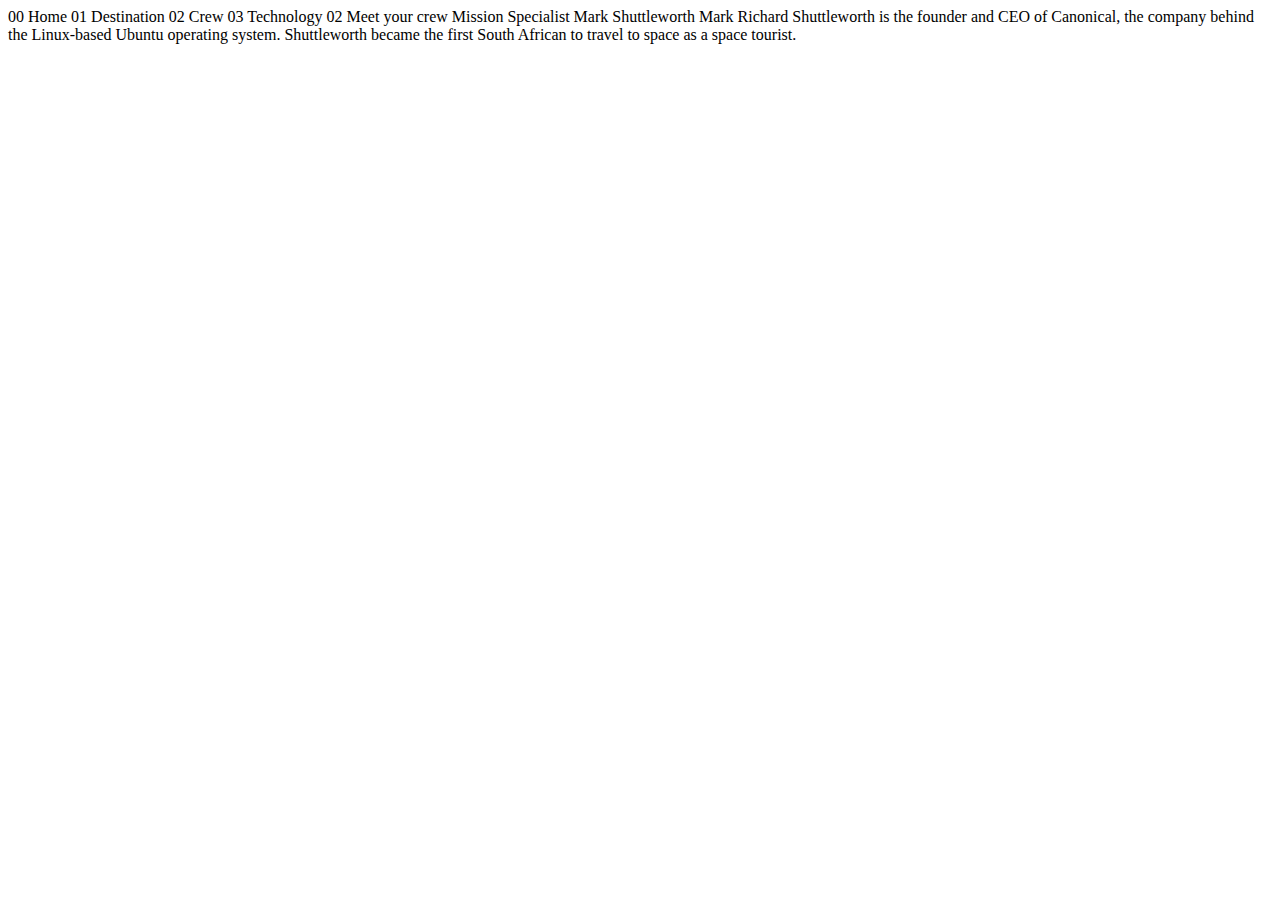
==== crew.html @ 4ed126bd "crew page renamed to crew.html" ====
<!DOCTYPE html>
<html lang="en">
<head>
  <meta charset="UTF-8">
  <meta name="viewport" content="width=device-width, initial-scale=1.0">

  <link rel="icon" type="image/png" sizes="32x32" href="./assets/favicon-32x32.png">
  
  <title>Frontend Mentor | Space tourism website</title>
</head>
<body>

  00 Home
  01 Destination
  02 Crew
  03 Technology

  02 Meet your crew

  Mission Specialist
  Mark Shuttleworth

  Mark Richard Shuttleworth is the founder and CEO of Canonical, the company behind 
  the Linux-based Ubuntu operating system. Shuttleworth became the first South 
  African to travel to space as a space tourist.
</body>
</html>
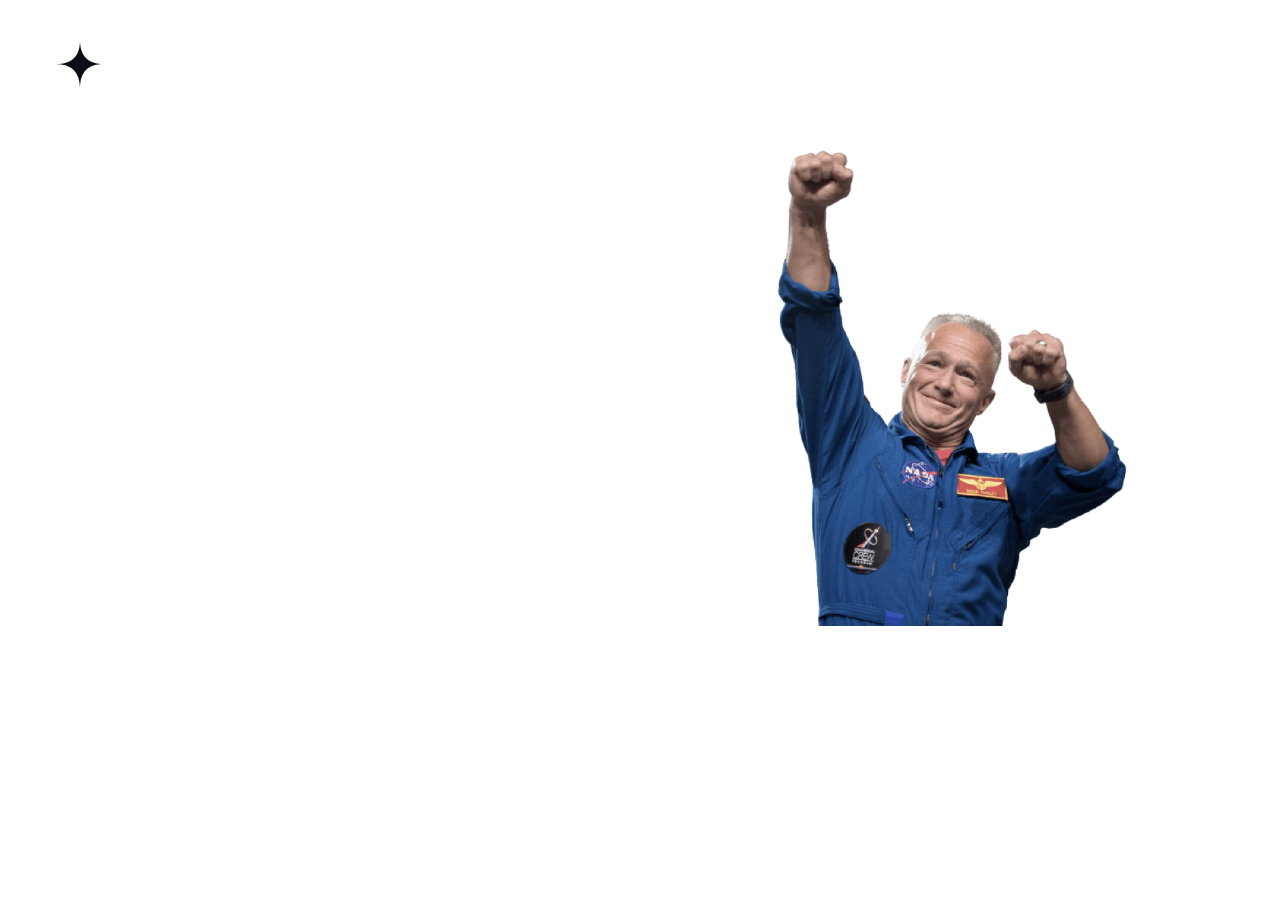
==== commit 8f4e8c97: "HTML structure added to crew page" ====
--- a/crew.html
+++ b/crew.html
@@ -5,23 +5,49 @@
   <meta name="viewport" content="width=device-width, initial-scale=1.0">
 
   <link rel="icon" type="image/png" sizes="32x32" href="./assets/favicon-32x32.png">
-  
+  <link rel="preconnect" href="https://fonts.googleapis.com">
+  <link rel="preconnect" href="https://fonts.gstatic.com" crossorigin>
+  <link href="https://fonts.googleapis.com/css2?family=Barlow+Condensed&family=Bellefair&display=swap" rel="stylesheet">
+  <link rel="stylesheet" href="index.css">
   <title>Frontend Mentor | Space tourism website</title>
 </head>
-<body>
+<body class="crew">
+  <header class="primary-header">
+    <div>
+      <img src="assets/shared/logo.svg" class="logo" alt="Logo">
+    </div>
+    <button class="hamburger-menu" data-close="false"></button>
+    <nav>
+      <ul class="primary-navigation" data-toggled="false">
+        <li><a href="index.html"><span>00</span>Home</a></li>
+        <li><a href="destination.html"><span>01</span>Destination</a></li>
+        <li class="active"><a href="crew.html"><span>02</span>Crew</a></li>
+        <li><a href="technology.html"><span>03</span>Technology</a></li>
+      </ul>
+    </nav>
+  </header>
+  <main class="grid-container grid-container--crew">
+    <h1 class="title sub-title crew-title"><span>02</span>Meet your Crew</h1>
+    <div class="crew-img">
+      <img src="./assets/crew/image-douglas-hurley.png" alt="Picture of Douglas Hurley">
+    </div>
+    <div class="pagination">
+      <span class="active dot" data-page="1"></span>
+      <span class="dot" data-page="2"></span>
+      <span class="dot" data-page="3"></span>
+      <span class="dot" data-page="4"></span>
+    </div>
+    <section class="crew-info">
+      <p class="crew-info__profession">MISSION SPECIALIST</p>
+      <h2 class="crew-info__name">MARK SHUTTLEWORTH</h2>
+      <p class="crew-info__text">
+        Mark Richard Shuttleworth is the founder and CEO of Canonical, the company behind 
+        the Linux-based Ubuntu operating system. Shuttleworth became the first South 
+        African to travel to space as a space tourist.
+      </p>
+    </section>
+  </main>
 
-  00 Home
-  01 Destination
-  02 Crew
-  03 Technology
-
-  02 Meet your crew
-
-  Mission Specialist
-  Mark Shuttleworth
-
-  Mark Richard Shuttleworth is the founder and CEO of Canonical, the company behind 
-  the Linux-based Ubuntu operating system. Shuttleworth became the first South 
-  African to travel to space as a space tourist.
+  <script src="index.js"></script>
 </body>
 </html>--- a/index.css
+++ b/index.css
@@ -0,0 +1,516 @@
+:root {
+    /* Colors */
+    --clr-dark: 230 35% 7%;
+    --clr-light: 0 0% 100%;
+    --clr-purple: 231 77% 90%;
+
+    /* Font sizes */
+    --fs-title: clamp(5rem, 8vw + 1rem, 9.375rem);
+    --fs-900: 9.375rem;
+    --fs-800: 6.25rem;
+    --fs-700: 3.5rem;  
+    --fs-600: 2rem;
+    --fs-500: 1.75rem;
+    --fs-400: 1rem;
+    --fs-300: 0.9375rem;
+    --fs-200: 0.875rem;
+
+    /* Font Family */
+    --ff-barlow: 'Barlow Condensed', sans-serif;
+    --ff-bellefair: 'Bellefair', serif;
+}
+
+/* CSS reset */
+html, body, div, span, applet, object, iframe,
+h1, h2, h3, h4, h5, h6, p, blockquote, pre,
+a, abbr, acronym, address, big, cite, code,
+del, dfn, em, img, ins, kbd, q, s, samp,
+small, strike, strong, sub, sup, tt, var,
+b, u, i, center,
+dl, dt, dd, ol, ul, li,
+fieldset, form, label, legend,
+table, caption, tbody, tfoot, thead, tr, th, td,
+article, aside, canvas, details, embed, 
+figure, figcaption, footer, header, hgroup, 
+menu, nav, output, ruby, section, summary,
+time, mark, audio, video {
+	margin: 0;
+	padding: 0;
+	border: 0;
+	font-size: 100%;
+	font: inherit;
+	vertical-align: baseline;
+}
+/* HTML5 display-role reset for older browsers */
+article, aside, details, figcaption, figure, 
+footer, header, hgroup, menu, nav, section {
+	display: block;
+}
+body {
+	line-height: 1;
+}
+ol, ul {
+	list-style: none;
+}
+blockquote, q {
+	quotes: none;
+}
+blockquote:before, blockquote:after,
+q:before, q:after {
+	content: '';
+	content: none;
+}
+table {
+	border-collapse: collapse;
+	border-spacing: 0;
+}
+
+*,
+*::after,
+*::before {
+    box-sizing: border-box;
+    text-decoration: none;
+}
+
+img {
+    max-width: 100%;
+    display: block;
+}
+
+li {
+    display: inline-block;
+}
+
+
+/*  */
+
+body {
+    font-size: var(--fs-400);
+    font-family: var(--ff-barlow);
+    font-weight: 400;
+    color: hsl(var(--clr-light));
+    min-height: 100vh;
+    overflow-x: hidden;
+    position: relative;
+
+    display: grid;
+    grid-template-rows: min-content 1fr;
+}
+
+.home {
+    background: url("assets/home/background-home-mobile.jpg");
+    background-repeat: no-repeat;
+    background-position: center bottom;
+    background-attachment: fixed;
+    background-size: cover;
+}
+
+.grid-container {
+    text-align: center;
+    display: grid;
+    place-items: center;
+    padding-inline: 1rem;
+    padding-bottom: 4rem;
+}
+
+.grid-container * {
+    max-width: 50ch;
+}
+
+.primary-header {
+    display: flex;
+    justify-content: space-between;
+    align-items: center;
+    gap: 1em;
+}
+
+.logo {
+    margin: 1.5rem clamp(1.5rem, 5vw, 3.5rem);
+}
+
+.hamburger-menu {
+    background: transparent;
+    background-image: url("./assets/shared/icon-hamburger.svg");
+    background-repeat: no-repeat;
+    position: absolute;
+    z-index: 1000;
+    top: 2.25rem;
+    right: 1.5rem;
+    border: none;
+    width: 1.5rem;
+    aspect-ratio: 1;
+}
+
+.primary-navigation {
+    display: flex;
+    margin: 0;
+    text-transform: uppercase;
+    letter-spacing: .25em;
+}
+
+.primary-navigation a {
+    color: hsl(var(--clr-light));
+}
+
+.primary-navigation  a > span {
+    margin-right: .75em;
+    font-weight: 700;
+}
+
+.section-title {
+    font-size: var(--fs-400);
+    color: hsl(var(--title-color)); 
+    letter-spacing: .15em;
+    text-transform: uppercase;
+}
+
+.home-info__title {
+    --title-color: var(--clr-purple);
+}
+
+.home-info__title > span {
+    display: block;
+    color: hsl(var(--clr-light));
+    font-size: var(--fs-title); 
+    font-family: var(--ff-bellefair);
+    padding: .3em;  
+}
+
+.home-info__text {
+    color: hsl(var(--clr-purple));
+    line-height: 1.6;
+    letter-spacing: .05rem;
+}
+
+.large-btn {
+    font-size: 1.25rem;
+    font-family: var(--ff-bellefair);
+    display: inline-grid;
+    place-items: center;
+    border-radius: 50%;
+    background-color: hsl(var(--clr-light));
+    color: hsl(var(--clr-dark));
+    padding: 0 1.5em;
+
+    aspect-ratio: 1;
+    text-transform: uppercase;
+
+    position: relative; 
+}
+
+.large-btn::before {
+    content: '';
+    position: absolute;
+    width: 100%;
+    aspect-ratio: 1;
+    border-radius: 50%;
+    background-color: hsl(var(--clr-light)/.3);
+    z-index: -1;
+
+    transition: transform 1s;
+}
+
+.large-btn:hover::before {
+    transform: scale(1.5);
+}
+
+/* Mobile devices */
+@media (max-width: 35rem) {
+    .primary-navigation {
+        flex-direction: column;
+        gap: 2em;
+        position: fixed;
+        z-index: 100;
+        inset: 0 0 0 30%; 
+        padding: min(20rem, 15vh) 2rem;
+        backdrop-filter: blur(40px);
+        -webkit-backdrop-filter: blur(40px);
+
+        transform: translateX(100%);
+        transition: transform 1s ease-in-out;
+
+    }
+
+    .primary-navigation[data-toggled="true"] {
+        transform: translateX(0);
+    }
+
+    .hamburger-menu[data-close="true"] {
+        background-image: url("./assets/shared/icon-close.svg");
+    }
+
+}
+
+/* Tablet mode */
+@media (min-width: 35rem) {
+    .home {
+        background-image: url("./assets/home/background-home-tablet.jpg");
+    }
+
+    .hamburger-menu {
+        display: none;
+    }
+
+    .primary-navigation {
+        padding-inline: clamp(3rem, 7vw, 7rem);
+        background-color: rgba(255, 255, 255, 0.04);
+        backdrop-filter: blur(40px);
+        gap: 2em;
+        font-size: var(--fs-200);
+    }
+
+    .primary-navigation a > span {
+        display: none;
+    }
+
+    .primary-navigation a {
+        display: inline-block;
+        padding: var(--nav-pad, 2em) 0;
+    }
+
+    .primary-navigation > .active {
+        border-bottom: 3px solid hsl(var(--clr-light));
+    }
+
+    .primary-navigation > li:not(.active):hover {
+        border-bottom: 3px solid hsl(var(--clr-light) / .4);
+    }
+
+    .large-btn {
+        font-size: var(--fs-600);
+    }
+
+}
+
+/* Small screens, laptops */
+@media (min-width: 35rem) and (max-width: 45rem) {
+
+}
+
+@media (min-width: 45rem) {
+    .home {
+        background-image: url(assets/home/background-home-desktop.jpg);
+    }
+
+    .primary-header {
+        padding-top: 1rem;
+    }
+
+    .primary-navigation a{
+        --nav-pad: 2em;
+        font-size: var(--fs-400);
+        display: flex;
+    }
+
+    .primary-navigation a > span {
+        display: inline-block;
+    }
+
+    .primary-header::after {
+        content: '';
+        display: block;
+        width: 100%;
+        height: 1px;
+        background-color: hsl(var(--clr-light) / .25);
+        position: relative;
+        order: 1;
+        z-index: 1000;
+        margin-right: -3rem;
+    }
+
+    nav {
+        order: 2
+    }
+
+    .grid-container {
+        grid-template-columns: repeat(2, 1fr);
+    }
+
+    .grid-container--home {
+        grid-template-rows: 2fr min-content 1fr;
+        grid-template-columns: minmax(1.5rem, 3rem) repeat(2, 1fr) minmax(1.5rem, 3rem);
+    }
+
+    .home-info {
+        grid-area: 2 / 2; 
+    }
+
+    .home-btn {
+        grid-area: 2 / 3; 
+        align-self: end;
+    }
+
+    .home-info__title > span{
+        padding: 0.3em 0;
+    }
+
+    .section-title, .home-info__text {
+        text-align: start;
+    }
+}
+
+/* Destination File css */
+.destination {
+    background: url("assets/destination/background-destination-mobile.jpg");
+    background-repeat: no-repeat;
+    background-position: center bottom;
+    background-attachment: fixed;
+    background-size: cover;
+}
+
+.destination-title > span {
+    margin-right: 1em;
+    font-weight: 700;
+    color: hsl(var(--clr-light)/.5);
+}
+
+.destination-img > img{
+    max-width: 60%;
+    margin: 2rem auto;
+}
+
+.secondary-navigation {
+    display: flex;
+    justify-content: space-evenly;
+    text-transform: uppercase;
+    gap: 1.5rem;
+}
+
+.secondary-navigation a {
+    color: hsl(var(--clr-purple));
+    display: inline-block;
+    padding: .7em 0;
+    letter-spacing: .1rem;
+}
+
+.secondary-navigation > .active {
+    border-bottom: 1px solid hsl(var(--clr-light));
+}
+
+.secondary-navigation > .active a {
+    color: var(--clr-light);
+}
+
+.planet-card__info::after {
+    content: '';
+    display: block;
+    max-width: 100%;
+    height: 1px;
+    margin: 2rem 0;
+    background-color: hsl(var(--clr-light)/.2);
+}
+
+.planet-card__info--title {
+    font-family: var(--ff-bellefair);
+    font-size: var(--fs-700);
+    text-transform: uppercase;
+    letter-spacing: .1rem;
+    margin-top: 2rem
+}
+
+.planet-card__info--text {
+    color: hsl(var(--clr-purple));
+    line-height: 1.5;
+}
+
+.planet-card__num {
+    text-transform: uppercase;
+}
+
+.planet-card__num h3 {
+    color: hsl(var(--clr-purple));
+    font-size: var(--fs-200);
+    margin: auto;
+    letter-spacing: .1rem;
+}
+
+.planet-card__num--distance,
+.planet-card__num--time {
+    font-size: var(--fs-500);
+    font-family: var(--ff-bellefair);
+    padding: 1em 0;
+}
+
+@media (min-width: 35rem) {
+    .destination {
+        background: url("assets/destination/background-destination-tablet.jpg");
+    }
+
+    .destination-img > img {
+        max-width: 70%;
+    }
+
+    .destination-title {
+        justify-self: start;
+        align-self: end;
+        margin-top: 2rem;
+    }
+
+    .grid-container--dest {
+        margin-top: 2rem;
+    }
+
+    .planet-card__info--text {
+        margin-top: 1rem;
+    }
+}
+
+@media (min-width: 45rem) {
+    .destination {
+        background: url("assets/destination/background-destination-desktop.jpg");
+    }
+
+    .grid-container--dest {
+        grid-template-rows: repeat(2, 1fr) min-content;
+        column-gap: 2rem;
+        grid-template-columns: minmax(1rem, 1fr) repeat(2, minmax(0, 30rem)) minmax(1rem, 1fr);
+    }
+
+    .planet-nav {
+        grid-area: 2 / 3;
+        margin-top: 2rem;
+        justify-self: start;
+        align-self: end;
+    }
+
+    .destination-title {
+        grid-column: 2 / span 2;
+        grid-row: 1;
+        font-size: var(--fs-500);
+    }
+
+    .destination-img {
+        grid-row: 2 / span 2;
+        grid-column: 2;
+        justify-self: start;
+        width: 100%;
+    }
+
+    .destination-img > img {
+        max-width: 100%;
+    }
+
+    .secondary-navigation {
+        justify-content: space-between;
+        gap: 1rem;
+    }
+
+    .planet {
+        grid-area: 3 / 3;
+        justify-self: start;
+        text-align: left;
+    }
+
+    .planet-card__info--title {
+        font-size: var(--fs-800);
+    }
+
+    .planet-card__num {
+        display: flex;
+        justify-content: space-between;
+    }
+    
+}
+
+
+
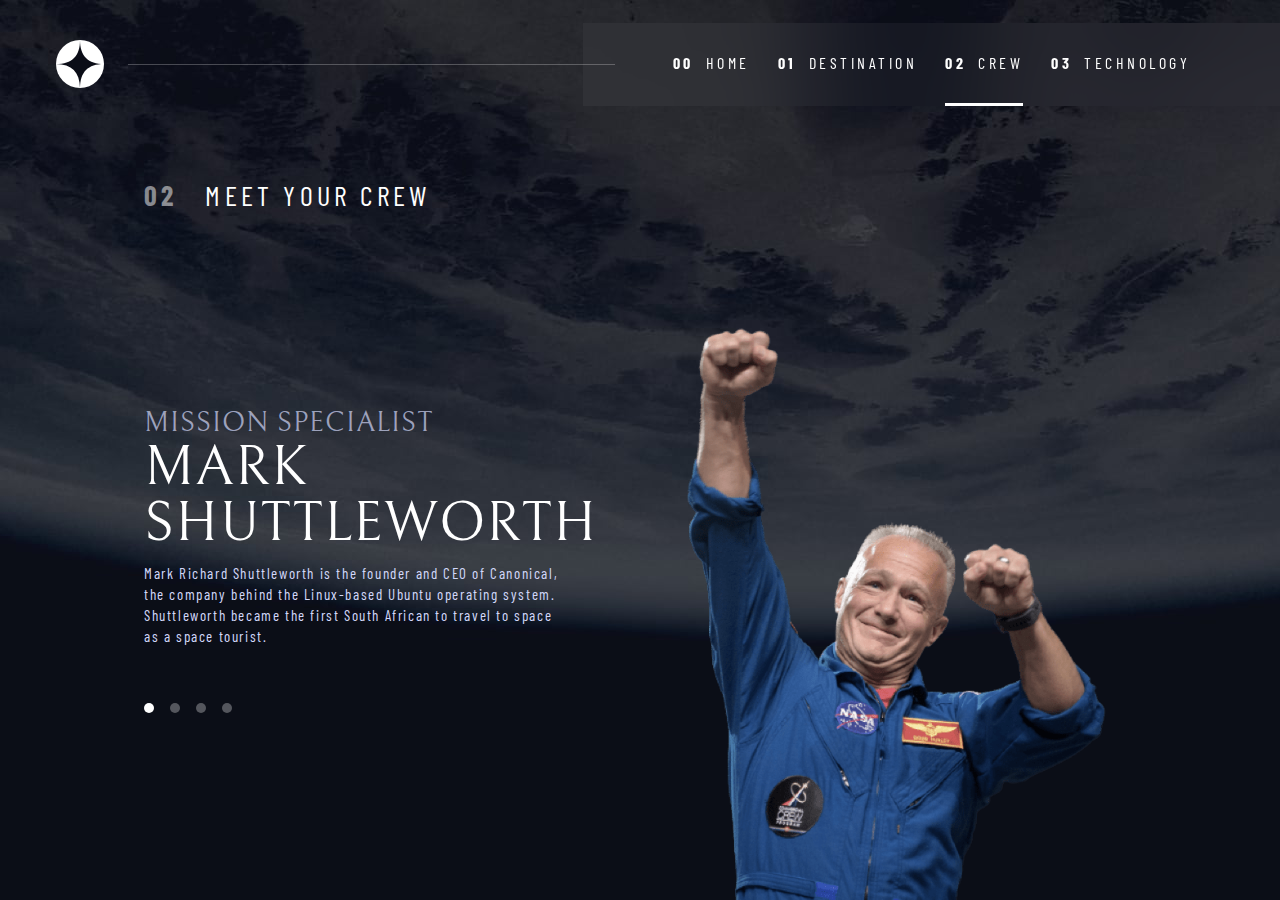
==== commit 9c608477: "Text modified in crew page" ====
--- a/crew.html
+++ b/crew.html
@@ -43,7 +43,7 @@
       <p class="crew-info__text">
         Mark Richard Shuttleworth is the founder and CEO of Canonical, the company behind 
         the Linux-based Ubuntu operating system. Shuttleworth became the first South 
-        African to travel to space as a space tourist.
+        African to travel to space as a space tourist.     
       </p>
     </section>
   </main>
--- a/index.css
+++ b/index.css
@@ -157,7 +157,7 @@
     font-weight: 700;
 }
 
-.section-title {
+.title {
     font-size: var(--fs-400);
     color: hsl(var(--title-color)); 
     letter-spacing: .15em;
@@ -282,11 +282,7 @@
 
 }
 
-/* Small screens, laptops */
-@media (min-width: 35rem) and (max-width: 45rem) {
-
-}
-
+/* Desktop */
 @media (min-width: 45rem) {
     .home {
         background-image: url(assets/home/background-home-desktop.jpg);
@@ -344,7 +340,7 @@
         padding: 0.3em 0;
     }
 
-    .section-title, .home-info__text {
+    .title, .home-info__text {
         text-align: start;
     }
 }
@@ -358,7 +354,7 @@
     background-size: cover;
 }
 
-.destination-title > span {
+.sub-title > span {
     margin-right: 1em;
     font-weight: 700;
     color: hsl(var(--clr-light)/.5);
@@ -440,13 +436,12 @@
         max-width: 70%;
     }
 
-    .destination-title {
+    .sub-title {
         justify-self: start;
         align-self: end;
-        margin-top: 2rem;
-    }
-
-    .grid-container--dest {
+    }
+
+    .grid-container {
         margin-top: 2rem;
     }
 
@@ -461,7 +456,7 @@
     }
 
     .grid-container--dest {
-        grid-template-rows: repeat(2, 1fr) min-content;
+        grid-template-rows: repeat(3, min-content);
         column-gap: 2rem;
         grid-template-columns: minmax(1rem, 1fr) repeat(2, minmax(0, 30rem)) minmax(1rem, 1fr);
     }
@@ -482,7 +477,7 @@
     .destination-img {
         grid-row: 2 / span 2;
         grid-column: 2;
-        justify-self: start;
+        justify-self: center;
         width: 100%;
     }
 
@@ -513,4 +508,186 @@
 }
 
 
-
+/* crew */
+.crew {
+    background: url("assets/crew/background-crew-mobile.jpg");
+    background-repeat: no-repeat;
+    background-position: center bottom;
+    background-attachment: fixed;
+    background-size: cover;
+}
+
+.grid-container--crew {
+    grid-template-areas: 
+        "title"
+        "image"
+        "pagination"
+        "info"
+    ;
+}
+
+.crew-title {
+    grid-area: title; 
+}
+
+.crew-img {
+    grid-area: image;
+    margin-top: 2rem;
+}
+
+.crew-info {
+    grid-area: info; 
+}
+
+.pagination {
+    grid-area: pagination; 
+    display: flex;
+    gap: 1rem; 
+    margin: 1.2rem 0;
+}
+
+.crew-img > img {
+    max-width: 60%;
+    margin: 0 auto;
+}
+
+.crew-img::after {
+    content: "";
+    display: block;
+    max-width: 100%;
+    height: 1px;
+    background-color: hsl(var(--clr-light)/.2);
+}
+
+.dot {
+    width: 10px;
+    height: 10px;
+    border-radius: 50%;
+    background-color: hsl(var(--clr-light)/.3);
+}
+
+.dot.active, .dot:hover {
+    background-color: hsl(var(--clr-light));
+    cursor: pointer;
+}
+
+.crew-info {
+    font-size: var(--fs-300);
+    color: hsl(var(--clr-purple));
+    /* line-height: 25px; */
+    letter-spacing: 1px;
+}
+
+.crew-info__profession {
+    text-transform: uppercase;
+    color: hsl(var(--clr-purple)/.7);
+    font-family: var(--ff-bellefair);
+    font-size: var(--fs-400);
+    margin-bottom: .2rem;
+}
+
+.crew-info__name {
+    text-transform: uppercase;
+    font-family: var(--ff-bellefair);
+    color: hsl(var(--clr-light));
+    font-size: var(--fs-500);
+    margin-bottom: .7rem;
+}
+
+.crew-info__text {
+    letter-spacing: .1rem;
+    line-height: 1.4;
+}
+
+
+/* tablet */
+@media (min-width: 35rem) {
+    .crew {
+        background: url("./assets/crew/background-crew-tablet.jpg");
+    }
+
+    .grid-container--crew {
+        grid-template-areas: 
+            "title"
+            "info"
+            "pagination"
+            "image"
+        ; 
+    }
+
+    .grid-container.grid-container--crew {
+        padding-bottom: 0;
+    }
+
+    .crew-img::after {
+        content: none;
+    }
+
+    .crew-img {
+        align-self: stretch;
+        display: flex;
+        margin-top: 0;
+    }
+
+    .crew-img > img {
+        max-width: 80%;
+    }
+
+    .crew-info {
+        margin-top: 2rem;
+    }
+
+    .grid-container--crew * {
+        max-width: 60ch;
+    }
+}
+
+/* Desktop */
+@media (min-width: 45rem) {
+    .crew {
+        background: url("./assets/crew/background-crew-desktop.jpg");
+        background-repeat: no-repeat;
+        background-position: center bottom;
+        background-attachment: fixed;
+        background-size: cover;
+    }
+
+    .grid-container--crew {
+        grid-template-columns: minmax(1rem, 1fr) repeat(2, minmax(0, 30rem)) minmax(1rem, 1fr);
+        column-gap: 2rem;
+        grid-template-areas: 
+            ". title image ."
+            ". . image ."
+            ". info image ."
+            ". pagination image ."
+            ". . image ."
+        ;
+        /* margin: 2rem 0; */
+        justify-items: left;
+        text-align: left;
+    }
+
+    .crew-img > img {
+        max-width: 100%;
+        margin: 0 auto;
+        display: block;
+    }
+
+    .crew-img {
+        align-self: end;
+        justify-self: center;
+    }
+
+    .crew-title {
+        font-size: var(--fs-500);
+    }
+
+    .crew-info__profession {
+        font-size: clamp(1rem, 5vw, var(--fs-500));
+
+    }
+
+    .crew-info__name {
+        font-size: clamp(1rem, 5vw, var(--fs-700));
+    }
+}
